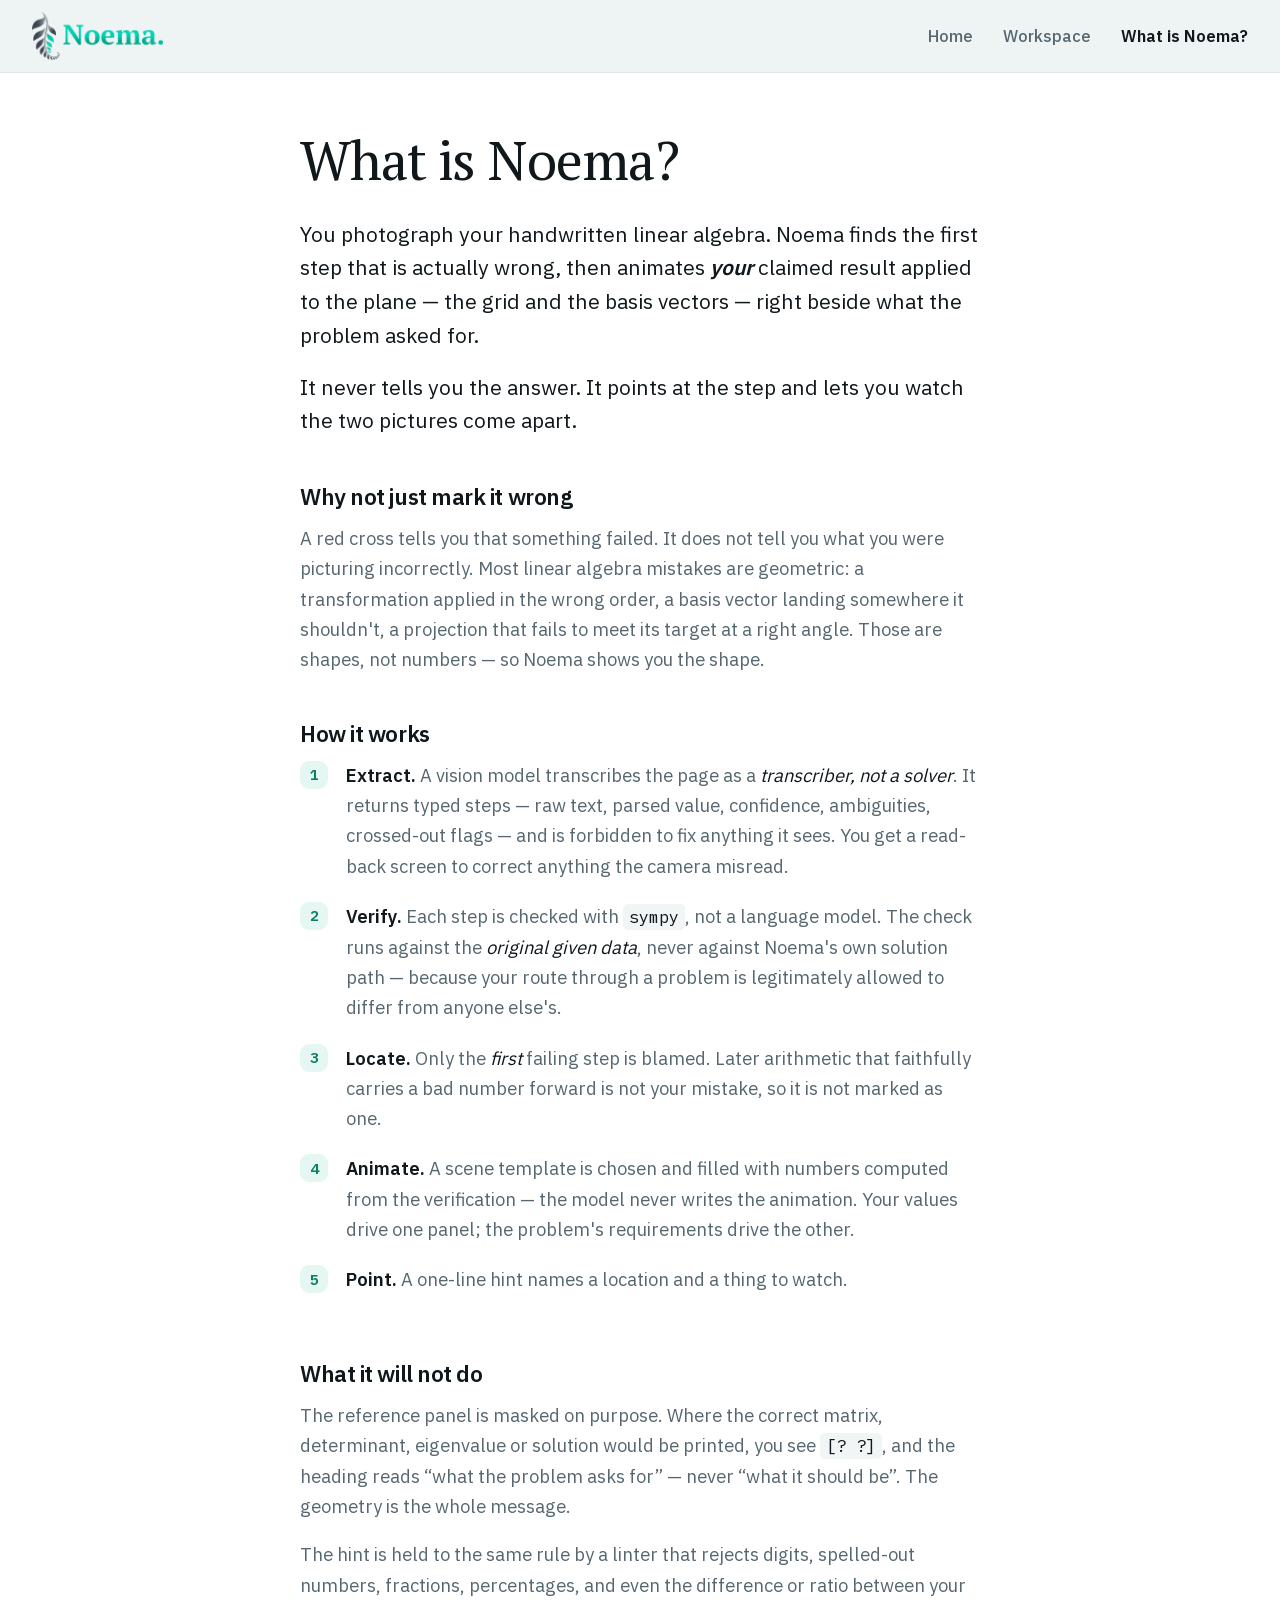
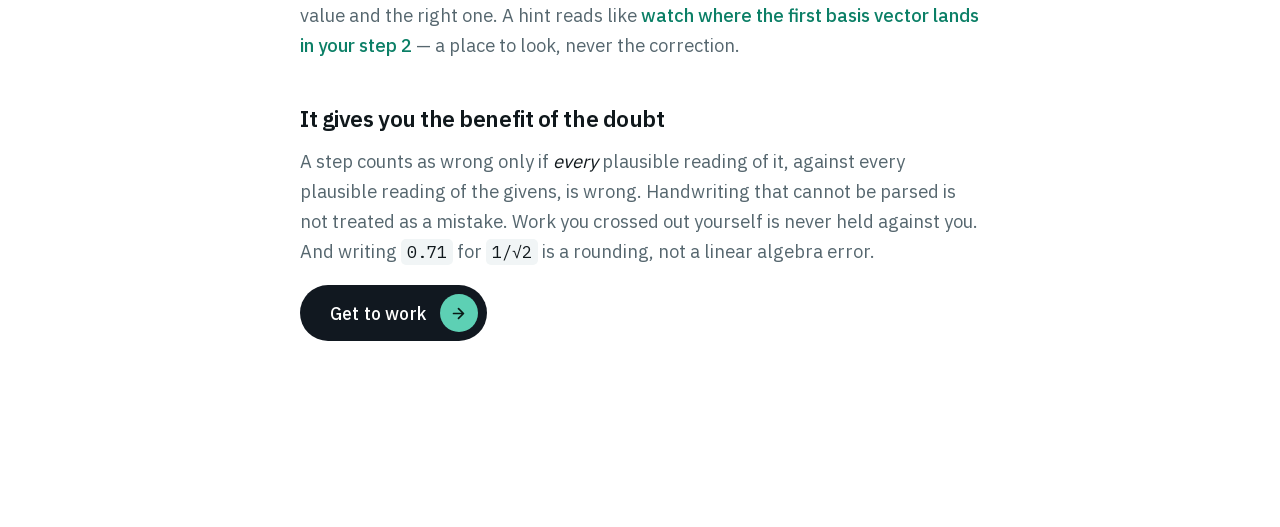
==== frontend/about.html @ 46d12b13 "Move the nav right, add the page behind "What is Noema?" The bar is now plain links in the top-right" ====
<!doctype html>
<html lang="en">
<head>
<meta charset="utf-8">
<meta name="viewport" content="width=device-width, initial-scale=1">
<title>What is Noema?</title>
<link rel="icon" type="image/png" href="favicon.png">
<link rel="stylesheet" href="fonts.css">
<link rel="stylesheet" href="styles.css">
</head>
<body class="about">

<header class="topbar">
  <div class="brand">
    <a href="index.html"><img class="brand-logo" src="logo.png" alt="Noema" width="545" height="200"></a>
  </div>
  <div class="topbar-right">
    <nav class="navbar" aria-label="Main">
      <a href="index.html">Home</a>
      <a href="workspace.html">Workspace</a>
      <a href="about.html" class="is-here" aria-current="page">What is Noema?</a>
    </nav>
  </div>
</header>

<main>
<article class="prose">

  <h1>What is Noema?</h1>

  <p class="prose-lede">
    You photograph your handwritten linear algebra. Noema finds the first step that is
    actually wrong, then animates <em>your</em> claimed result applied to the plane &mdash;
    the grid and the basis vectors &mdash; right beside what the problem asked for.
  </p>

  <p class="prose-lede">
    It never tells you the answer. It points at the step and lets you watch the two
    pictures come apart.
  </p>

  <h2>Why not just mark it wrong</h2>

  <p>
    A red cross tells you that something failed. It does not tell you what you were
    picturing incorrectly. Most linear algebra mistakes are geometric: a transformation
    applied in the wrong order, a basis vector landing somewhere it shouldn't, a
    projection that fails to meet its target at a right angle. Those are shapes, not
    numbers &mdash; so Noema shows you the shape.
  </p>

  <h2>How it works</h2>

  <ol class="steps-list">
    <li>
      <b>Extract.</b> A vision model transcribes the page as a
      <em>transcriber, not a solver</em>. It returns typed steps &mdash; raw text, parsed
      value, confidence, ambiguities, crossed-out flags &mdash; and is forbidden to fix
      anything it sees. You get a read-back screen to correct anything the camera
      misread.
    </li>
    <li>
      <b>Verify.</b> Each step is checked with <code>sympy</code>, not a language model.
      The check runs against the <em>original given data</em>, never against Noema's own
      solution path &mdash; because your route through a problem is legitimately allowed
      to differ from anyone else's.
    </li>
    <li>
      <b>Locate.</b> Only the <em>first</em> failing step is blamed. Later arithmetic
      that faithfully carries a bad number forward is not your mistake, so it is not
      marked as one.
    </li>
    <li>
      <b>Animate.</b> A scene template is chosen and filled with numbers computed from
      the verification &mdash; the model never writes the animation. Your values drive
      one panel; the problem's requirements drive the other.
    </li>
    <li>
      <b>Point.</b> A one-line hint names a location and a thing to watch.
    </li>
  </ol>

  <h2>What it will not do</h2>

  <p>
    The reference panel is masked on purpose. Where the correct matrix, determinant,
    eigenvalue or solution would be printed, you see <code>[? ?]</code>, and the heading
    reads &ldquo;what the problem asks for&rdquo; &mdash; never &ldquo;what it should
    be&rdquo;. The geometry is the whole message.
  </p>

  <p>
    The hint is held to the same rule by a linter that rejects digits, spelled-out
    numbers, fractions, percentages, and even the difference or ratio between your value
    and the right one. A hint reads like
    <span class="quote">watch where the first basis vector lands in your step 2</span>
    &mdash; a place to look, never the correction.
  </p>

  <h2>It gives you the benefit of the doubt</h2>

  <p>
    A step counts as wrong only if <em>every</em> plausible reading of it, against every
    plausible reading of the givens, is wrong. Handwriting that cannot be parsed is not
    treated as a mistake. Work you crossed out yourself is never held against you. And
    writing <code>0.71</code> for <code>1/&radic;2</code> is a rounding, not a linear
    algebra error.
  </p>

  <p class="prose-cta">
    <a class="cta" href="workspace.html">
      Get to work
      <span class="cta-dot" aria-hidden="true">
        <svg viewBox="0 0 24 24"><path d="M5 12h13M12 5l7 7-7 7"/></svg>
      </span>
    </a>
  </p>

</article>
</main>

</body>
</html>
---- frontend/fonts.css ----
/* Self-hosted so the page never depends on venue wifi (see CLAUDE.md:
 * "No build step. No npm. No CDN."). Same families and weights as the
 * Google Fonts request; latin + latin-ext subsets only.
 * PT Serif and IBM Plex are both SIL Open Font License 1.1.
 */

/* IBM Plex Mono 400 — latin-ext */
@font-face {
  font-family: 'IBM Plex Mono';
  font-style: normal;
  font-weight: 400;
  font-display: swap;
  src: url(fonts/IBMPlexMono-400-latin-ext.woff2) format('woff2');
  unicode-range: U+0100-02BA, U+02BD-02C5, U+02C7-02CC, U+02CE-02D7, U+02DD-02FF, U+0304, U+0308, U+0329, U+1D00-1DBF, U+1E00-1E9F, U+1EF2-1EFF, U+2020, U+20A0-20AB, U+20AD-20C0, U+2113, U+2C60-2C7F, U+A720-A7FF;
  font-display: swap;
}

/* IBM Plex Mono 400 — latin */
@font-face {
  font-family: 'IBM Plex Mono';
  font-style: normal;
  font-weight: 400;
  font-display: swap;
  src: url(fonts/IBMPlexMono-400-latin.woff2) format('woff2');
  unicode-range: U+0000-00FF, U+0131, U+0152-0153, U+02BB-02BC, U+02C6, U+02DA, U+02DC, U+0304, U+0308, U+0329, U+2000-206F, U+20AC, U+2122, U+2191, U+2193, U+2212, U+2215, U+FEFF, U+FFFD;
  font-display: swap;
}

/* IBM Plex Mono 500 — latin-ext */
@font-face {
  font-family: 'IBM Plex Mono';
  font-style: normal;
  font-weight: 500;
  font-display: swap;
  src: url(fonts/IBMPlexMono-500-latin-ext.woff2) format('woff2');
  unicode-range: U+0100-02BA, U+02BD-02C5, U+02C7-02CC, U+02CE-02D7, U+02DD-02FF, U+0304, U+0308, U+0329, U+1D00-1DBF, U+1E00-1E9F, U+1EF2-1EFF, U+2020, U+20A0-20AB, U+20AD-20C0, U+2113, U+2C60-2C7F, U+A720-A7FF;
  font-display: swap;
}

/* IBM Plex Mono 500 — latin */
@font-face {
  font-family: 'IBM Plex Mono';
  font-style: normal;
  font-weight: 500;
  font-display: swap;
  src: url(fonts/IBMPlexMono-500-latin.woff2) format('woff2');
  unicode-range: U+0000-00FF, U+0131, U+0152-0153, U+02BB-02BC, U+02C6, U+02DA, U+02DC, U+0304, U+0308, U+0329, U+2000-206F, U+20AC, U+2122, U+2191, U+2193, U+2212, U+2215, U+FEFF, U+FFFD;
  font-display: swap;
}

/* IBM Plex Sans 400 — latin-ext */
@font-face {
  font-family: 'IBM Plex Sans';
  font-style: normal;
  font-weight: 400;
  font-stretch: 100%;
  font-display: swap;
  src: url(fonts/IBMPlexSans-400-latin-ext.woff2) format('woff2');
  unicode-range: U+0100-02BA, U+02BD-02C5, U+02C7-02CC, U+02CE-02D7, U+02DD-02FF, U+0304, U+0308, U+0329, U+1D00-1DBF, U+1E00-1E9F, U+1EF2-1EFF, U+2020, U+20A0-20AB, U+20AD-20C0, U+2113, U+2C60-2C7F, U+A720-A7FF;
  font-display: swap;
}

/* IBM Plex Sans 400 — latin */
@font-face {
  font-family: 'IBM Plex Sans';
  font-style: normal;
  font-weight: 400;
  font-stretch: 100%;
  font-display: swap;
  src: url(fonts/IBMPlexSans-400-latin.woff2) format('woff2');
  unicode-range: U+0000-00FF, U+0131, U+0152-0153, U+02BB-02BC, U+02C6, U+02DA, U+02DC, U+0304, U+0308, U+0329, U+2000-206F, U+20AC, U+2122, U+2191, U+2193, U+2212, U+2215, U+FEFF, U+FFFD;
  font-display: swap;
}

/* IBM Plex Sans 500 — latin-ext */
@font-face {
  font-family: 'IBM Plex Sans';
  font-style: normal;
  font-weight: 500;
  font-stretch: 100%;
  font-display: swap;
  src: url(fonts/IBMPlexSans-500-latin-ext.woff2) format('woff2');
  unicode-range: U+0100-02BA, U+02BD-02C5, U+02C7-02CC, U+02CE-02D7, U+02DD-02FF, U+0304, U+0308, U+0329, U+1D00-1DBF, U+1E00-1E9F, U+1EF2-1EFF, U+2020, U+20A0-20AB, U+20AD-20C0, U+2113, U+2C60-2C7F, U+A720-A7FF;
  font-display: swap;
}

/* IBM Plex Sans 500 — latin */
@font-face {
  font-family: 'IBM Plex Sans';
  font-style: normal;
  font-weight: 500;
  font-stretch: 100%;
  font-display: swap;
  src: url(fonts/IBMPlexSans-500-latin.woff2) format('woff2');
  unicode-range: U+0000-00FF, U+0131, U+0152-0153, U+02BB-02BC, U+02C6, U+02DA, U+02DC, U+0304, U+0308, U+0329, U+2000-206F, U+20AC, U+2122, U+2191, U+2193, U+2212, U+2215, U+FEFF, U+FFFD;
  font-display: swap;
}

/* IBM Plex Sans 600 — latin-ext */
@font-face {
  font-family: 'IBM Plex Sans';
  font-style: normal;
  font-weight: 600;
  font-stretch: 100%;
  font-display: swap;
  src: url(fonts/IBMPlexSans-600-latin-ext.woff2) format('woff2');
  unicode-range: U+0100-02BA, U+02BD-02C5, U+02C7-02CC, U+02CE-02D7, U+02DD-02FF, U+0304, U+0308, U+0329, U+1D00-1DBF, U+1E00-1E9F, U+1EF2-1EFF, U+2020, U+20A0-20AB, U+20AD-20C0, U+2113, U+2C60-2C7F, U+A720-A7FF;
  font-display: swap;
}

/* IBM Plex Sans 600 — latin */
@font-face {
  font-family: 'IBM Plex Sans';
  font-style: normal;
  font-weight: 600;
  font-stretch: 100%;
  font-display: swap;
  src: url(fonts/IBMPlexSans-600-latin.woff2) format('woff2');
  unicode-range: U+0000-00FF, U+0131, U+0152-0153, U+02BB-02BC, U+02C6, U+02DA, U+02DC, U+0304, U+0308, U+0329, U+2000-206F, U+20AC, U+2122, U+2191, U+2193, U+2212, U+2215, U+FEFF, U+FFFD;
  font-display: swap;
}

/* PT Serif 400 italic — latin-ext */
@font-face {
  font-family: 'PT Serif';
  font-style: italic;
  font-weight: 400;
  font-display: swap;
  src: url(fonts/PTSerif-400i-latin-ext.woff2) format('woff2');
  unicode-range: U+0100-02BA, U+02BD-02C5, U+02C7-02CC, U+02CE-02D7, U+02DD-02FF, U+0304, U+0308, U+0329, U+1D00-1DBF, U+1E00-1E9F, U+1EF2-1EFF, U+2020, U+20A0-20AB, U+20AD-20C0, U+2113, U+2C60-2C7F, U+A720-A7FF;
  font-display: swap;
}

/* PT Serif 400 italic — latin */
@font-face {
  font-family: 'PT Serif';
  font-style: italic;
  font-weight: 400;
  font-display: swap;
  src: url(fonts/PTSerif-400i-latin.woff2) format('woff2');
  unicode-range: U+0000-00FF, U+0131, U+0152-0153, U+02BB-02BC, U+02C6, U+02DA, U+02DC, U+0304, U+0308, U+0329, U+2000-206F, U+20AC, U+2122, U+2191, U+2193, U+2212, U+2215, U+FEFF, U+FFFD;
  font-display: swap;
}

/* PT Serif 400 — latin-ext */
@font-face {
  font-family: 'PT Serif';
  font-style: normal;
  font-weight: 400;
  font-display: swap;
  src: url(fonts/PTSerif-400-latin-ext.woff2) format('woff2');
  unicode-range: U+0100-02BA, U+02BD-02C5, U+02C7-02CC, U+02CE-02D7, U+02DD-02FF, U+0304, U+0308, U+0329, U+1D00-1DBF, U+1E00-1E9F, U+1EF2-1EFF, U+2020, U+20A0-20AB, U+20AD-20C0, U+2113, U+2C60-2C7F, U+A720-A7FF;
  font-display: swap;
}

/* PT Serif 400 — latin */
@font-face {
  font-family: 'PT Serif';
  font-style: normal;
  font-weight: 400;
  font-display: swap;
  src: url(fonts/PTSerif-400-latin.woff2) format('woff2');
  unicode-range: U+0000-00FF, U+0131, U+0152-0153, U+02BB-02BC, U+02C6, U+02DA, U+02DC, U+0304, U+0308, U+0329, U+2000-206F, U+20AC, U+2122, U+2191, U+2193, U+2212, U+2215, U+FEFF, U+FFFD;
  font-display: swap;
}

/* PT Serif 700 — latin-ext */
@font-face {
  font-family: 'PT Serif';
  font-style: normal;
  font-weight: 700;
  font-display: swap;
  src: url(fonts/PTSerif-700-latin-ext.woff2) format('woff2');
  unicode-range: U+0100-02BA, U+02BD-02C5, U+02C7-02CC, U+02CE-02D7, U+02DD-02FF, U+0304, U+0308, U+0329, U+1D00-1DBF, U+1E00-1E9F, U+1EF2-1EFF, U+2020, U+20A0-20AB, U+20AD-20C0, U+2113, U+2C60-2C7F, U+A720-A7FF;
  font-display: swap;
}

/* PT Serif 700 — latin */
@font-face {
  font-family: 'PT Serif';
  font-style: normal;
  font-weight: 700;
  font-display: swap;
  src: url(fonts/PTSerif-700-latin.woff2) format('woff2');
  unicode-range: U+0000-00FF, U+0131, U+0152-0153, U+02BB-02BC, U+02C6, U+02DA, U+02DC, U+0304, U+0308, U+0329, U+2000-206F, U+20AC, U+2122, U+2191, U+2193, U+2212, U+2215, U+FEFF, U+FFFD;
  font-display: swap;
}
---- frontend/styles.css ----
/* Noema — dark, high contrast, readable across a room.
 *
 * Palette is deliberately the one backend/scenes/common.py uses, so the page
 * and the animation read as one object:
 *   teal   #5DD0B4  everything the STUDENT claimed, and the hint
 *   white  #E9ECEF  the true object / primary text
 *   slate  #8CA3C0  grid lines, structure, actions
 *   ghost  #6C757D  references, muted text
 * Green and red are reserved for i-hat and j-hat inside the video and are
 * never used as UI chrome — on a projector a green heading and a green basis
 * vector read as "the same thing", which is exactly the wrong association.
 */

:root {
  --bg: #FFFFFF;
  --bg-2: #F6F9FA;
  --panel: #FFFFFF;
  --panel-2: #F1F5F6;
  --line: #DFE7E9;
  --line-soft: #EBF0F1;

  --text: #10181C;
  --muted: #56676F;      /* 5.89:1 on white */
  --dim: #63737B;        /* 4.92:1 on white -- placeholders live here */

  /* --teal is a FILL (1.88:1 on white, never text); --teal-ink is the
     readable accent for type and icons (4.95:1). */
  --teal: #5DD0B4;
  --teal-ink: #0B7F66;
  --teal-soft: rgba(93, 208, 180, 0.16);
  --teal-line: rgba(11, 127, 102, 0.34);

  --slate: #4E6A78;      /* 5.74:1 on white */
  --slate-deep: #33505F;
  --slate-soft: rgba(78, 106, 120, 0.09);

  --violet: #C2255C;

  --ink: #111820;        /* the dark pill button */

  --radius: 14px;
  --radius-lg: 20px;
  --shadow: 0 16px 44px rgba(16, 24, 28, 0.10);

  --font-display: "PT Serif", Georgia, "Times New Roman", Times, serif;
  --font-body: "IBM Plex Sans", -apple-system, BlinkMacSystemFont, "Segoe UI", Roboto, "Helvetica Neue", Arial, sans-serif;
  --font-mono: "IBM Plex Mono", "SF Mono", ui-monospace, Menlo, Consolas, "Liberation Mono", monospace;
}

* { box-sizing: border-box; }

/* Several things here are display:flex/grid, which beats the UA's [hidden]
 * rule. Everything in this app hides by setting .hidden, so make it stick. */
[hidden] { display: none !important; }

html, body {
  margin: 0;
  padding: 0;
  background: var(--bg);
  color: var(--text);
  font-family: var(--font-body);
  font-size: 17px;
  line-height: 1.6;
  -webkit-font-smoothing: antialiased;
}

body {
  min-height: 100vh;
  background: var(--bg);
}

button, input, textarea { font-family: inherit; font-size: inherit; color: inherit; }
h1, h2, h3 { margin: 0; line-height: 1.12; letter-spacing: -0.02em; }

/* ── top bar ─────────────────────────────────────────────────────────── */
.topbar {
  position: relative;
  display: flex; align-items: center; justify-content: space-between;
  padding: 12px 32px;
  border-bottom: 1px solid var(--line);
  position: sticky; top: 0; z-index: 40;
  /* A shade off the page so the bar reads as chrome, not as the top of the
     content. Opaque rather than translucent: over the hero bloom a
     semi-transparent bar picked up the gradient and stopped looking level. */
  background: #EEF3F4;
}
.brand { display: flex; align-items: center; }
.brand a { display: block; line-height: 0; }
.brand-logo { height: 48px; width: auto; display: block; }
.topbar-right { display: flex; align-items: center; gap: 14px; }

.pill {
  font-size: 0.82rem; font-weight: 600; letter-spacing: 0.04em; text-transform: uppercase;
  padding: 5px 12px; border-radius: 999px;
  background: var(--slate-soft); color: var(--slate); border: 1px solid rgba(140, 163, 192, 0.3);
}
.pill.warn { background: var(--teal-soft); color: var(--teal-ink); border-color: var(--teal-line); }
/* The mode badge is hidden by request. app.js still fills it in, so nothing
   there needs to change and re-enabling it is a one-line delete. */
#health-pill { display: none; }


/* ── nav ─────────────────────────────────────────────────────────────── */
/* Top right, plain text. No container, no pill on the current page -- weight
   and colour carry that. Every item goes somewhere that exists. */
.navbar { display: flex; align-items: center; gap: 30px; }
.navbar a {
  color: var(--muted); text-decoration: none;
  font-size: 0.97rem; font-weight: 500; white-space: nowrap;
  transition: color 0.15s ease;
}
.navbar a:hover { color: var(--text); }
.navbar a.is-here { color: var(--text); font-weight: 600; }
.navbar a:focus-visible { outline: 3px solid var(--teal); outline-offset: 4px; border-radius: 4px; }

@media (max-width: 720px) {
  .topbar { flex-wrap: wrap; justify-content: center; gap: 10px 0; }
  .topbar-right { width: 100%; justify-content: center; }
  .navbar { gap: 20px; }
  .navbar a { font-size: 0.9rem; }
}

/* ── stages ──────────────────────────────────────────────────────────── */
main { max-width: 1420px; margin: 0 auto; padding: 0 32px 72px; }
.stage { display: none; animation: rise 0.38s cubic-bezier(0.2, 0.7, 0.3, 1); }
body[data-stage="input"]    .stage[data-stage="input"],
body[data-stage="working"]  .stage[data-stage="working"],
body[data-stage="readback"] .stage[data-stage="readback"],
body[data-stage="result"]   .stage[data-stage="result"] { display: block; }
.stage-center { display: none; }
body[data-stage="working"] .stage-center { display: flex; align-items: center; justify-content: center; min-height: 68vh; }

@keyframes rise { from { opacity: 0; transform: translateY(14px); } to { opacity: 1; transform: none; } }

/* ── hero ────────────────────────────────────────────────────────────── */
.hero {
  position: relative; z-index: 0;
  padding: 104px 0 78px; max-width: 980px; margin: 0 auto; text-align: center;
}

/* The soft bloom behind the headline. Tinted to the brand rather than the
   reference's rainbow, so it reads as Noema and not as a stock gradient. */
.hero-bloom {
  position: absolute; left: 50%; top: 46%; translate: -50% -50%; z-index: 0;
  width: min(820px, 92vw); aspect-ratio: 1.4 / 1;
  pointer-events: none; filter: blur(52px); opacity: 0.78;
  background:
    radial-gradient(38% 46% at 40% 36%, rgba(93, 208, 180, 0.62), transparent 70%),
    radial-gradient(34% 40% at 64% 30%, rgba(186, 228, 160, 0.52), transparent 72%),
    radial-gradient(40% 44% at 56% 68%, rgba(116, 206, 220, 0.48), transparent 72%),
    radial-gradient(30% 36% at 34% 64%, rgba(222, 238, 190, 0.46), transparent 74%);
}
.hero > :not(.hero-bloom) { position: relative; z-index: 1; }

.hero h1 {
  font-family: var(--font-display); font-weight: 400;
  font-size: clamp(2.75rem, 6vw, 4.5rem);
  letter-spacing: -0.02em; line-height: 1.05;
}
.hero h1 em { font-style: normal; color: var(--teal-ink); }

.lede {
  font-size: clamp(1.05rem, 1.35vw, 1.24rem); line-height: 1.6;
  color: var(--muted); max-width: 46ch; margin: 22px auto 0;
}
.lede strong { color: var(--text); font-weight: 600; }

.cta {
  display: inline-flex; align-items: center; gap: 14px;
  text-decoration: none;
  margin-top: 38px; padding: 9px 9px 9px 30px;
  background: var(--ink); color: #fff; border-radius: 999px;
  font-weight: 500; font-size: 1.04rem; letter-spacing: 0.01em;
  cursor: pointer; user-select: none;
  transition: transform 0.14s ease, background 0.16s ease, box-shadow 0.16s ease;
}
.cta:hover { background: #000; transform: translateY(-1px); box-shadow: 0 10px 26px rgba(16, 24, 28, 0.18); }
.cta:focus-visible { outline: 3px solid var(--teal); outline-offset: 3px; }
.cta-dot { width: 38px; height: 38px; border-radius: 50%; background: var(--teal); display: grid; place-items: center; flex: none; }
.cta-dot svg { width: 17px; height: 17px; fill: none; stroke: #0A1A16; stroke-width: 2.4; stroke-linecap: round; stroke-linejoin: round; }

/* The landing page is only the hero now -- the upload lives on workspace.html
   -- so centre it instead of letting it hang off the top. Scoped to .landing
   so classic.html, which shares this sheet, keeps its top-aligned layout. */
/* Body is the column, main takes the slack: the hero then centres in whatever
   is left under the bar, without hard-coding the bar's height (which changes
   when the nav wraps under 720px). Padding has to stay symmetric or the
   optical centre drifts down. */
.landing { display: flex; flex-direction: column; min-height: 100vh; }
.landing main { flex: 1; display: grid; place-items: center; padding: 24px 32px; }
.landing .hero { padding: 0; }
/* No subhead on the landing any more, so the button needs its own air. */
.landing .hero h1 + .cta { margin-top: 46px; }

/* ── cards ───────────────────────────────────────────────────────────── */
.input-grid { display: grid; grid-template-columns: 1fr 1fr; gap: 26px; align-items: start; }
@media (max-width: 1040px) { .input-grid { grid-template-columns: 1fr; } }

.card {
  background: linear-gradient(180deg, var(--panel) 0%, var(--bg-2) 100%);
  border: 1px solid var(--line);
  border-radius: var(--radius-lg);
  padding: 26px 28px 28px;
}
.card-head { display: flex; align-items: center; justify-content: space-between; gap: 16px; margin-bottom: 18px; }
.card-head h2, .card-head h3 { font-size: 1.32rem; font-weight: 600; display: flex; align-items: center; gap: 12px; }
.card-head h3 { font-size: 1.16rem; }
.num {
  display: grid; place-items: center; width: 30px; height: 30px; border-radius: 9px;
  background: var(--slate-soft); color: var(--slate);
  font-size: 0.96rem; font-weight: 500; border: 1px solid var(--line);
}
.count { color: var(--dim); font-size: 0.95rem; }

textarea {
  width: 100%; background: var(--bg-2); border: 1px solid var(--line);
  border-radius: var(--radius); padding: 16px 18px; resize: vertical;
  font-family: var(--font-mono);
  font-size: 1.06rem; line-height: 1.6; color: var(--text);
}
textarea::placeholder { color: var(--dim); }
textarea:focus, .dropzone:focus-visible { outline: none; border-color: var(--slate); box-shadow: 0 0 0 3px var(--slate-soft); }

/* ── buttons ─────────────────────────────────────────────────────────── */
.primary-btn {
  width: 100%; margin-top: 20px; padding: 17px 26px;
  background: var(--teal); color: #032018; border: none;
  border-radius: var(--radius); font-size: 1.18rem; font-weight: 500;
  cursor: pointer; transition: transform 0.12s ease, filter 0.15s ease;
  letter-spacing: -0.01em;
}
.primary-btn:hover:not(:disabled) { filter: brightness(1.08); transform: translateY(-1px); }
.primary-btn:disabled { background: var(--panel-2); color: #97A4AA; cursor: not-allowed; }

.ghost-btn {
  padding: 11px 19px; background: transparent; color: var(--text);
  border: 1px solid var(--line); border-radius: 11px; cursor: pointer;
  font-size: 1rem; font-weight: 500; display: inline-flex; align-items: center; gap: 9px;
  transition: border-color 0.15s ease, background 0.15s ease;
}
.ghost-btn:hover { border-color: var(--slate); background: var(--slate-soft); }
.btn-icon { width: 17px; height: 17px; fill: none; stroke: currentColor; stroke-width: 2; stroke-linecap: round; stroke-linejoin: round; }

.mic-btn {
  padding: 10px 17px; background: var(--panel-2); border: 1px solid var(--line);
  border-radius: 999px; cursor: pointer; display: inline-flex; align-items: center; gap: 9px;
  font-size: 0.98rem; font-weight: 500; transition: all 0.15s ease; white-space: nowrap;
}
.mic-btn:hover:not(:disabled) { border-color: var(--teal); color: var(--teal-ink); }
.mic-btn:disabled { opacity: 0.4; cursor: not-allowed; }
.mic-btn.listening { border-color: var(--teal); color: var(--teal-ink); background: var(--teal-soft); animation: pulse 1.5s ease-in-out infinite; }
@keyframes pulse { 0%, 100% { box-shadow: 0 0 0 0 rgba(93, 208, 180, 0.4); } 50% { box-shadow: 0 0 0 9px rgba(93, 208, 180, 0); } }
.mic-icon { width: 17px; height: 17px; fill: currentColor; stroke: currentColor; stroke-width: 1.6; stroke-linecap: round; fill: none; }
.mic-icon rect { fill: currentColor; stroke: none; }
.mic-status { margin-top: 11px; min-height: 22px; font-size: 0.97rem; color: var(--dim); }
.mic-status.live { color: var(--teal-ink); }

/* ── dropzone ────────────────────────────────────────────────────────── */
.dropzone {
  border: 2px dashed var(--line); border-radius: var(--radius);
  padding: 44px 24px; text-align: center; cursor: pointer;
  transition: all 0.18s ease; background: var(--bg-2);
}
.dropzone:hover, .dropzone.over { border-color: var(--teal); background: var(--teal-soft); }
.dropzone.over { transform: scale(1.012); }
.drop-icon { width: 46px; height: 46px; fill: none; stroke: var(--slate); stroke-width: 2; stroke-linecap: round; stroke-linejoin: round; margin-bottom: 14px; }
.dropzone.over .drop-icon { stroke: var(--teal); }
.drop-title { margin: 0; font-size: 1.28rem; font-weight: 600; }
.drop-sub { margin: 9px 0 0; color: var(--muted); font-size: 1.02rem; }
.link { color: var(--slate); text-decoration: underline; text-underline-offset: 3px; }
kbd {
  font-family: var(--font-mono); font-size: 0.84em; padding: 2px 7px;
  border: 1px solid var(--line); border-bottom-width: 2px; border-radius: 6px; background: var(--panel-2);
}

.thumbs { display: flex; gap: 13px; flex-wrap: wrap; margin-top: 18px; }
.thumb { position: relative; width: 104px; height: 104px; border-radius: 11px; overflow: hidden; border: 1px solid var(--line); background: var(--bg-2); }
.thumb img { width: 100%; height: 100%; object-fit: cover; }
.thumb button {
  position: absolute; top: 5px; right: 5px; width: 24px; height: 24px; border-radius: 50%;
  background: rgba(0, 0, 0, 0.78); color: #fff; border: 1px solid var(--line);
  cursor: pointer; font-size: 15px; line-height: 1; display: grid; place-items: center; padding: 0;
}
.thumb button:hover { background: var(--teal); color: #032018; }

/* ── samples ─────────────────────────────────────────────────────────── */
.samples { margin-top: 38px; padding-top: 30px; border-top: 1px solid var(--line-soft); }
.samples-head { display: flex; align-items: center; gap: 18px; flex-wrap: wrap; margin-bottom: 16px; }
.samples-label { color: var(--muted); font-size: 1.04rem; }
.sample-chips { display: flex; gap: 11px; flex-wrap: wrap; }
.chip {
  padding: 11px 18px; background: var(--panel); border: 1px solid var(--line);
  border-radius: 999px; cursor: pointer; font-size: 0.99rem; color: var(--muted);
  transition: all 0.15s ease; text-align: left;
}
.chip:hover { border-color: var(--teal); color: var(--teal-ink); background: var(--teal-soft); }
.chip b { color: var(--text); font-weight: 600; }
.chip:hover b { color: var(--teal-ink); }

/* ── working ─────────────────────────────────────────────────────────── */
.working { text-align: center; max-width: 680px; }
.working h2 { font-size: clamp(1.9rem, 3.4vw, 2.7rem); font-weight: 600; margin-bottom: 14px; }
.work-sub { color: var(--muted); font-size: 1.16rem; margin: 0 0 34px; }

.spinner { display: flex; gap: 9px; justify-content: center; margin-bottom: 28px; }
.spinner span { width: 13px; height: 13px; border-radius: 50%; background: var(--teal); animation: bounce 1.25s ease-in-out infinite; }
.spinner span:nth-child(2) { background: var(--slate); animation-delay: 0.16s; }
.spinner span:nth-child(3) { background: var(--text); animation-delay: 0.32s; }
@keyframes bounce { 0%, 75%, 100% { transform: translateY(0); opacity: 0.45; } 35% { transform: translateY(-13px); opacity: 1; } }

.phases { list-style: none; padding: 0; margin: 0 auto; max-width: 440px; text-align: left; }
.phases li {
  display: flex; align-items: center; gap: 14px; padding: 11px 0;
  color: var(--dim); font-size: 1.08rem; transition: color 0.3s ease;
}
.phases li .dot { width: 11px; height: 11px; border-radius: 50%; background: var(--line); flex: none; transition: all 0.3s ease; }
.phases li.active { color: var(--text); }
.phases li.active .dot { background: var(--teal); box-shadow: 0 0 0 5px var(--teal-soft); }
.phases li.done { color: var(--muted); }
.phases li.done .dot { background: var(--slate); }
.elapsed { color: var(--dim); font-size: 0.98rem; margin-top: 26px; font-variant-numeric: tabular-nums; }

/* ── read-back ───────────────────────────────────────────────────────── */
.section-head { padding: 46px 0 30px; }
.section-head h2 { font-size: clamp(1.9rem, 3.6vw, 2.9rem); font-weight: 600; }
.section-head .sub { color: var(--muted); font-size: 1.14rem; margin: 14px 0 0; }
.section-head .sub strong { color: var(--teal-ink); font-weight: 600; }

.readback-grid { display: grid; grid-template-columns: 340px 1fr; gap: 28px; align-items: start; }
@media (max-width: 1100px) { .readback-grid { grid-template-columns: 1fr; } }
.photo-frame { border: 1px solid var(--line); border-radius: var(--radius-lg); overflow: hidden; background: var(--bg-2); position: sticky; top: 92px; }
.photo-frame img { width: 100%; display: block; }
.read-col { display: flex; flex-direction: column; gap: 22px; }

.problem-statement { font-size: 1.24rem; margin: 0 0 18px; color: var(--text); }
.problem-statement .flag { margin-left: 12px; vertical-align: middle; }
.givens { display: flex; gap: 26px; flex-wrap: wrap; align-items: center; }
.given { display: flex; align-items: center; gap: 11px; }
.given-symbol { font-size: 1.3rem; font-weight: 600; color: var(--slate); font-family: var(--font-mono); }

/* ── steps ───────────────────────────────────────────────────────────── */
.steps { list-style: none; padding: 0; margin: 0; display: flex; flex-direction: column; gap: 12px; }
.step {
  display: grid; grid-template-columns: 46px 1fr; gap: 16px; align-items: start;
  padding: 16px 18px; border-radius: var(--radius);
  border: 1px solid var(--line-soft); background: var(--bg-2);
  transition: border-color 0.2s ease, background 0.2s ease;
}
.step:hover { border-color: var(--line); }
.step-label {
  font-family: var(--font-mono); font-size: 1.04rem; color: var(--dim);
  padding-top: 6px; font-weight: 500;
}
.step-body { min-width: 0; display: flex; flex-direction: column; gap: 10px; }
.step-raw {
  font-family: var(--font-mono); font-size: 1.1rem; color: var(--muted);
  background: none; border: 1px solid transparent; border-radius: 8px;
  padding: 4px 8px; margin: -4px -8px; width: 100%;
  transition: all 0.15s ease;
}
.step-raw:hover { border-color: var(--line); }
.step-raw:focus { outline: none; border-color: var(--slate); background: var(--bg); color: var(--text); }
.step-flags { display: flex; gap: 9px; flex-wrap: wrap; }
.flag {
  font-size: 0.82rem; padding: 3px 10px; border-radius: 999px;
  background: var(--panel-2); color: var(--muted); border: 1px solid var(--line-soft);
  letter-spacing: 0.02em;
}
.flag.review { background: var(--teal-soft); color: var(--teal-ink); border-color: var(--teal-line); }
.flag.crossed { text-decoration: line-through; }

/* the located step — highlighted, never labelled with what is wrong */
.step.located {
  border-color: var(--teal); background: var(--teal-soft);
  box-shadow: 0 0 0 1px var(--teal-line), 0 12px 36px rgba(93, 208, 180, 0.1);
}
.step.located .step-label { color: var(--teal-ink); }
.step.located .step-raw { color: var(--text); }
.look-here {
  display: inline-flex; align-items: center; gap: 8px;
  font-size: 0.86rem; font-weight: 700; letter-spacing: 0.1em; text-transform: uppercase;
  color: var(--teal-ink);
}
.look-here::before {
  content: ""; width: 9px; height: 9px; border-radius: 50%; background: var(--teal);
  animation: blip 1.7s ease-in-out infinite;
}
@keyframes blip { 0%, 100% { opacity: 1; transform: scale(1); } 50% { opacity: 0.45; transform: scale(0.72); } }

/* ── matrices, drawn with CSS brackets (the video has no LaTeX either) ─ */
.mobj { display: inline-flex; align-items: stretch; gap: 7px; vertical-align: middle; }
.bracket { width: 9px; border: 2px solid var(--dim); }
.bracket.left { border-right: none; border-radius: 3px 0 0 3px; }
.bracket.right { border-left: none; border-radius: 0 3px 3px 0; }
.mobj-grid { display: grid; gap: 4px 14px; padding: 5px 2px; }
.cell {
  font-family: var(--font-mono); font-size: 1.2rem; text-align: center;
  min-width: 2.3ch; color: var(--text);
  background: none; border: 1px solid transparent; border-radius: 6px;
  padding: 2px 5px; transition: all 0.14s ease;
}
input.cell { cursor: text; }
input.cell:hover { border-color: var(--line); background: var(--panel); }
input.cell:focus { outline: none; border-color: var(--teal); background: var(--teal-soft); color: var(--teal-ink); }
input.cell.edited { color: var(--teal-ink); border-color: var(--teal-line); background: var(--teal-soft); }
input.cell.invalid { border-color: var(--violet); background: rgba(255, 143, 163, 0.14); color: var(--violet); }
.cell.sep { color: var(--dim); min-width: 0; padding: 2px 0; }
.mobj-note { align-self: center; margin-left: 12px; color: var(--dim); font-size: 0.92rem; }
.mobj-scalar { font-family: var(--font-mono); font-size: 1.2rem; }
.mobj-text { font-size: 1.08rem; color: var(--muted); font-style: italic; }

/* ── warnings ────────────────────────────────────────────────────────── */
.warnings { display: flex; flex-direction: column; gap: 9px; }
.warn-row {
  padding: 13px 17px; border-radius: 11px; font-size: 1rem;
  background: var(--teal-soft); border: 1px solid var(--teal-line); color: var(--teal-ink);
}
/* Showing one student another student's work is the worst thing this app can
   do quietly, so this one is not allowed to look like a footnote. */
.warn-loud {
  font-size: 1.12rem; line-height: 1.45;
  background: rgba(220, 68, 68, .09);
  border: 2px solid rgba(200, 50, 50, .55);
  color: #98222C;
}
.warn-loud strong { color: #6E0F18; }

/* ── action bar ──────────────────────────────────────────────────────── */
.action-bar {
  display: flex; align-items: center; justify-content: space-between; gap: 18px;
  margin-top: 30px; padding: 22px 0 8px; border-top: 1px solid var(--line-soft);
}
.action-right { display: flex; align-items: center; gap: 18px; }
.action-bar .primary-btn { width: auto; margin: 0; }
.dirty-note { color: var(--teal-ink); font-size: 1rem; font-weight: 500; }

/* ── result ──────────────────────────────────────────────────────────── */
.result-grid { display: grid; grid-template-columns: minmax(0, 1fr) 380px; gap: 32px; padding-top: 34px; align-items: start; }
@media (max-width: 1180px) { .result-grid { grid-template-columns: 1fr; } }

.video-frame {
  position: relative; border-radius: var(--radius-lg); overflow: hidden;
  background: #000; border: 1px solid var(--line); box-shadow: var(--shadow);
  aspect-ratio: 16 / 9; width: 100%;
}
.video-frame video { width: 100%; height: 100%; display: block; object-fit: contain; background: #000; }

.video-overlay, .video-fallback {
  position: absolute; inset: 0; display: flex; flex-direction: column;
  align-items: center; justify-content: center; text-align: center; padding: 30px;
  background: rgba(7, 10, 18, 0.95);
}
.video-overlay[hidden], .video-fallback[hidden] { display: none; }
.overlay-title { font-size: 1.5rem; font-weight: 600; margin: 0 0 11px; }
.overlay-sub { color: var(--muted); font-size: 1.06rem; margin: 0; max-width: 460px; }

.hint-card {
  margin-top: 24px; padding: 26px 30px;
  background: linear-gradient(135deg, rgba(93, 208, 180, 0.15), rgba(93, 208, 180, 0.05));
  border: 1px solid var(--teal-line); border-left: 5px solid var(--teal);
  border-radius: var(--radius);
}
.hint-eyebrow {
  font-size: 0.84rem; font-weight: 700; letter-spacing: 0.15em; text-transform: uppercase;
  color: var(--teal-ink); margin-bottom: 11px;
}
.hint { font-size: clamp(1.3rem, 2.1vw, 1.75rem); line-height: 1.38; margin: 0; font-weight: 500; color: var(--text); }

.video-controls { display: flex; gap: 13px; margin-top: 22px; flex-wrap: wrap; }

.rail { background: var(--panel); border: 1px solid var(--line); border-radius: var(--radius-lg); padding: 24px; }
.rail h3 { font-size: 1.1rem; font-weight: 600; margin-bottom: 18px; color: var(--muted); letter-spacing: 0.02em; }
.steps-rail .step { padding: 13px 15px; grid-template-columns: 38px 1fr; }
.steps-rail .step-raw { font-size: 1rem; }
.rail-foot { margin-top: 20px; padding-top: 18px; border-top: 1px solid var(--line-soft); color: var(--dim); font-size: 0.95rem; }
.rail-foot b { color: var(--muted); font-weight: 600; }

/* the "nothing is wrong" ending */
.all-clear { text-align: center; padding: 58px 30px; }
.all-clear h2 { font-size: 2.2rem; margin-bottom: 14px; }
.all-clear p { color: var(--muted); font-size: 1.16rem; max-width: 540px; margin: 0 auto; }

/* ── toast ───────────────────────────────────────────────────────────── */
.toast {
  position: fixed; bottom: 30px; left: 50%; transform: translateX(-50%);
  padding: 15px 26px; border-radius: 12px; z-index: 100; max-width: 620px;
  background: var(--panel-2); border: 1px solid var(--teal-line); color: var(--text);
  font-size: 1.04rem; box-shadow: var(--shadow); animation: rise 0.28s ease;
}
.toast[hidden] { display: none; }

@media (prefers-reduced-motion: reduce) {
  *, *::before, *::after { animation-duration: 0.01ms !important; transition-duration: 0.01ms !important; }
}

/* ── about ───────────────────────────────────────────────────────────── */
.prose { max-width: 68ch; margin: 0 auto; padding: 58px 0 96px; }
.prose h1 {
  font-family: var(--font-display); font-weight: 400;
  font-size: clamp(2.2rem, 4.4vw, 3.2rem); letter-spacing: -0.02em; line-height: 1.08;
  margin-bottom: 28px;
}
.prose h2 { font-size: 1.32rem; font-weight: 600; margin: 46px 0 14px; }
.prose p { font-size: 1.08rem; line-height: 1.65; color: var(--muted); margin: 0 0 18px; }
.prose-lede { font-size: 1.24rem !important; line-height: 1.6 !important; color: var(--text) !important; }
.prose-lede em { font-style: normal; color: var(--teal-ink); font-weight: 600; }
.prose em { font-style: italic; color: var(--text); }
.prose b { color: var(--text); font-weight: 600; }
.prose code {
  font-family: var(--font-mono); font-size: 0.92em;
  background: var(--panel-2); border-radius: 5px; padding: 2px 6px; color: var(--text);
}
.quote { color: var(--teal-ink); font-weight: 500; }

.steps-list { counter-reset: s; list-style: none; padding: 0; margin: 0; }
.steps-list li {
  position: relative; padding: 0 0 20px 46px; margin: 0;
  font-size: 1.08rem; line-height: 1.65; color: var(--muted);
}
.steps-list li::before {
  counter-increment: s; content: counter(s);
  position: absolute; left: 0; top: 1px;
  width: 28px; height: 28px; border-radius: 9px;
  display: grid; place-items: center;
  background: var(--teal-soft); color: var(--teal-ink);
  font-size: 0.9rem; font-weight: 600;
}
.prose-cta { margin-top: 44px; }
.prose-cta .cta { margin-top: 0; }
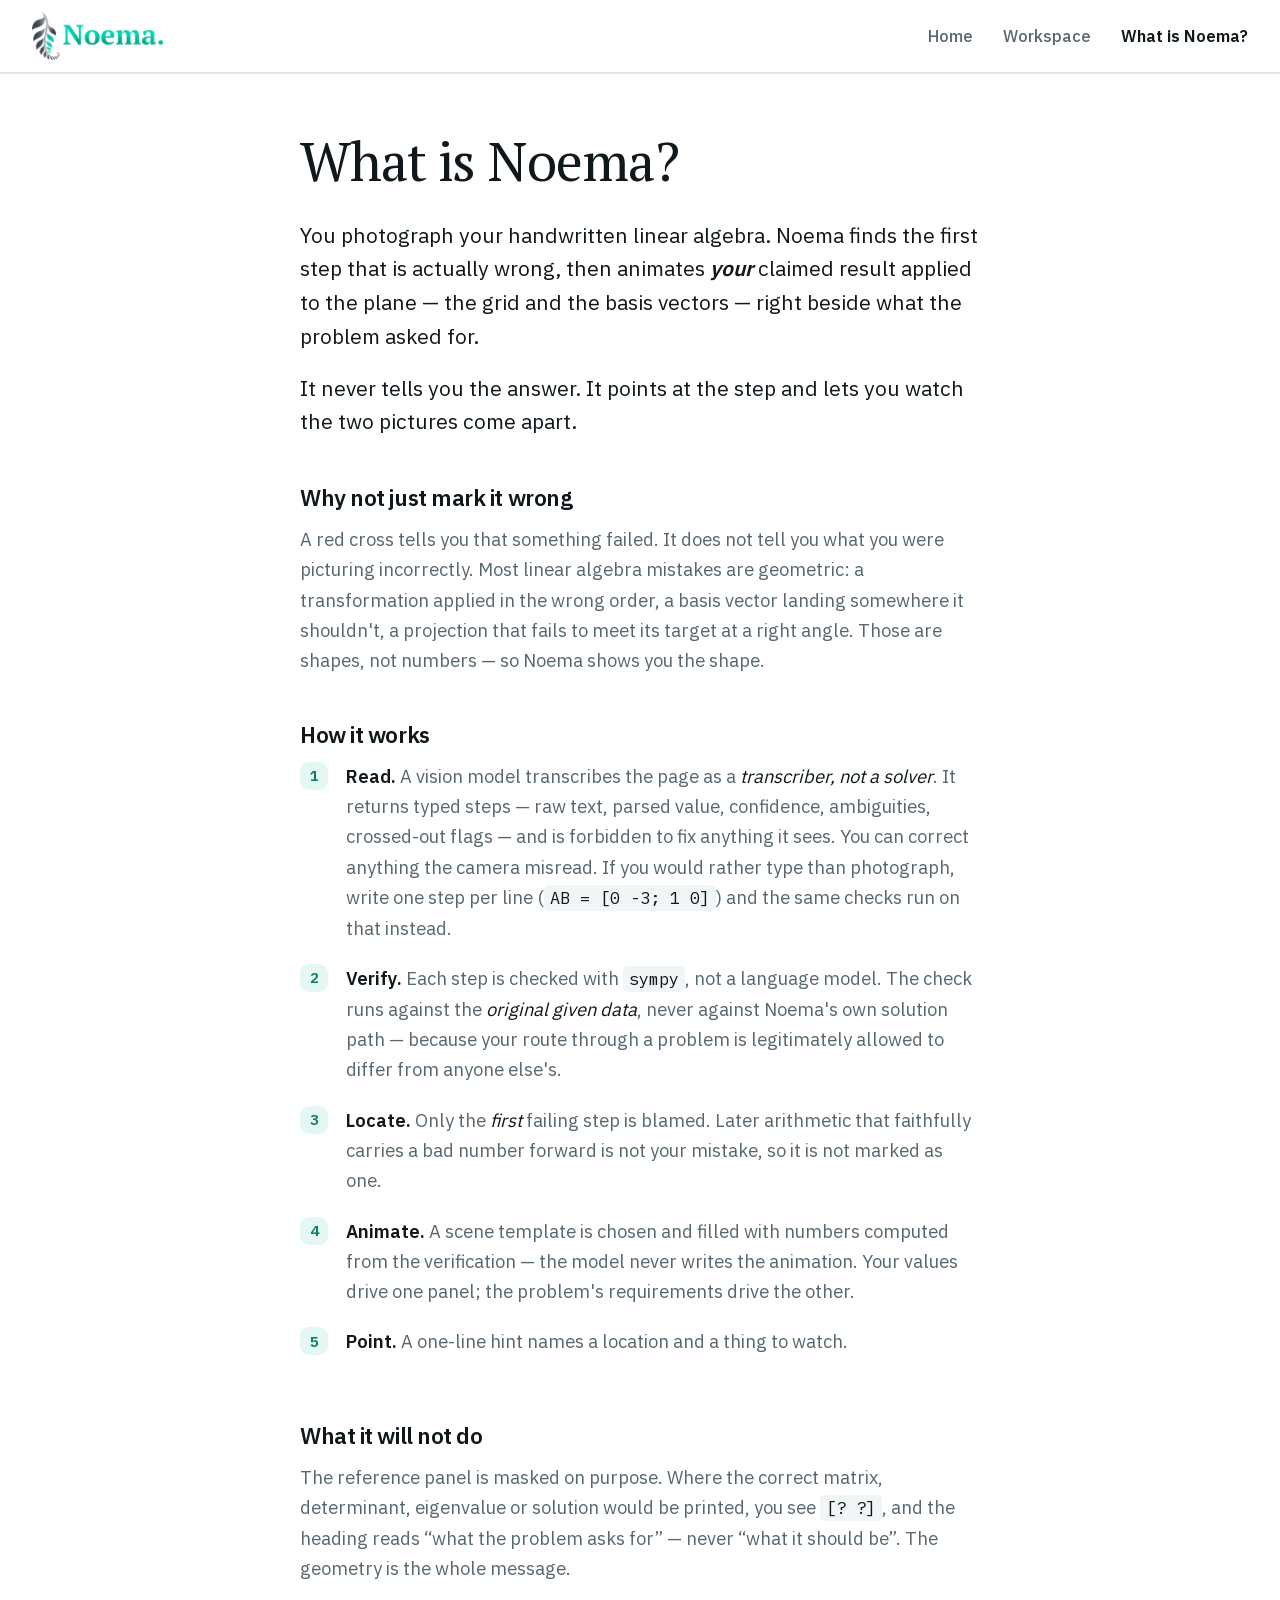
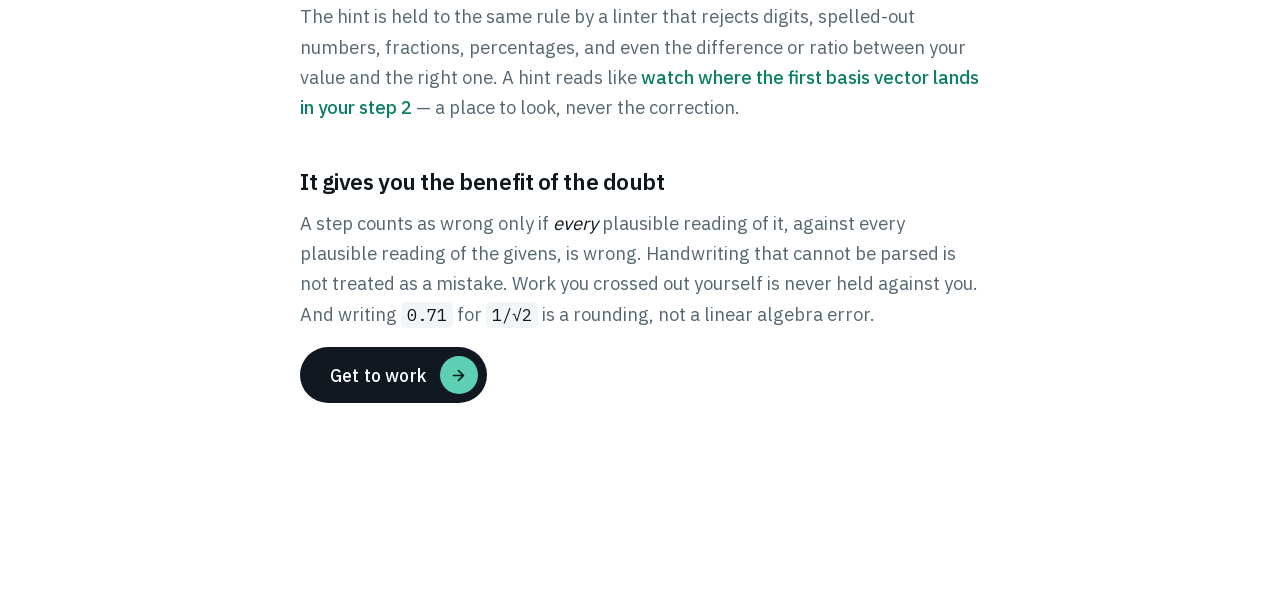
==== commit a374ecb3: "Analyse typed working, with no backend change It turns out this was never blocked. /api/analyze alre" ====
--- a/frontend/about.html
+++ b/frontend/about.html
@@ -53,11 +53,12 @@
 
   <ol class="steps-list">
     <li>
-      <b>Extract.</b> A vision model transcribes the page as a
+      <b>Read.</b> A vision model transcribes the page as a
       <em>transcriber, not a solver</em>. It returns typed steps &mdash; raw text, parsed
       value, confidence, ambiguities, crossed-out flags &mdash; and is forbidden to fix
-      anything it sees. You get a read-back screen to correct anything the camera
-      misread.
+      anything it sees. You can correct anything the camera misread. If you would rather
+      type than photograph, write one step per line
+      (<code>AB = [0 -3; 1 0]</code>) and the same checks run on that instead.
     </li>
     <li>
       <b>Verify.</b> Each step is checked with <code>sympy</code>, not a language model.
--- a/frontend/styles.css
+++ b/frontend/styles.css
@@ -77,12 +77,11 @@
   position: relative;
   display: flex; align-items: center; justify-content: space-between;
   padding: 12px 32px;
-  border-bottom: 1px solid var(--line);
+  /* The rule alone separates the bar from the page -- no tint. */
+  border-bottom: 2px solid var(--line);
   position: sticky; top: 0; z-index: 40;
-  /* A shade off the page so the bar reads as chrome, not as the top of the
-     content. Opaque rather than translucent: over the hero bloom a
-     semi-transparent bar picked up the gradient and stopped looking level. */
-  background: #EEF3F4;
+  background: rgba(255, 255, 255, 0.88);
+  backdrop-filter: blur(10px);
 }
 .brand { display: flex; align-items: center; }
 .brand a { display: block; line-height: 0; }
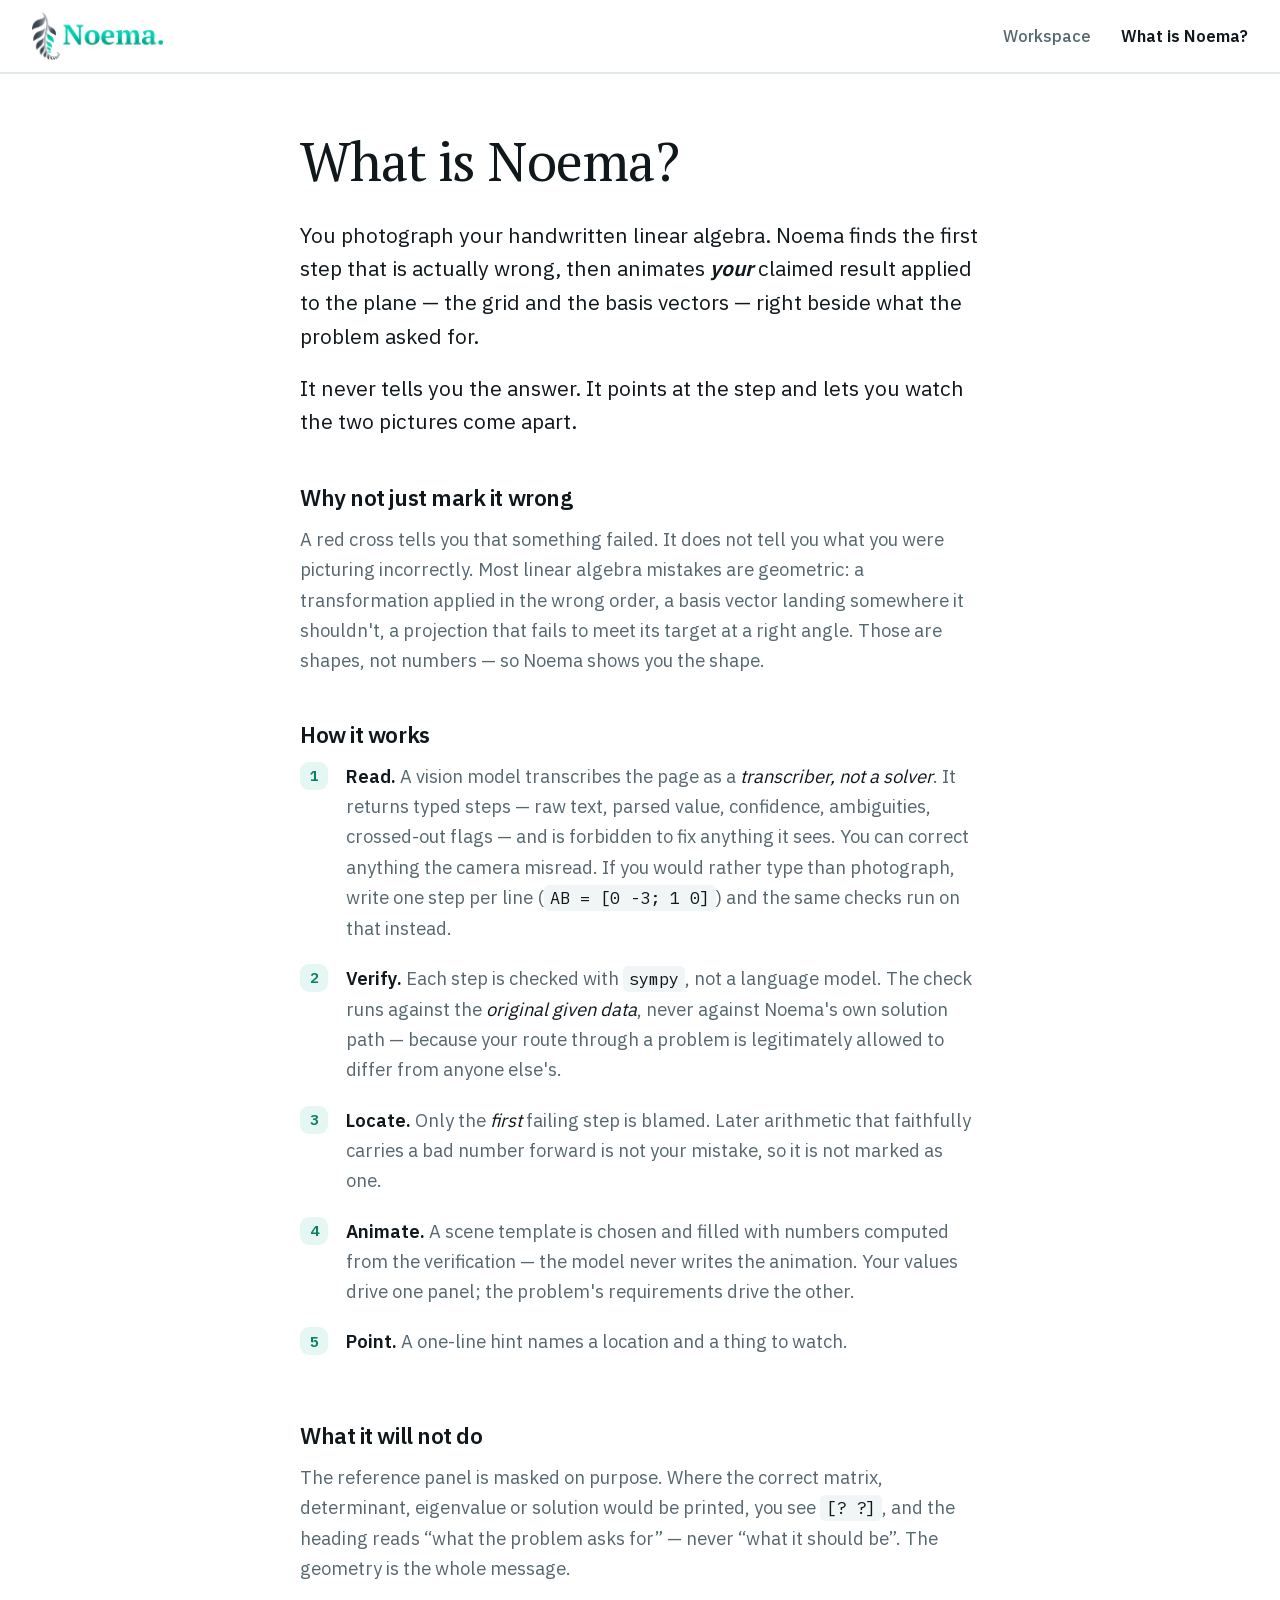
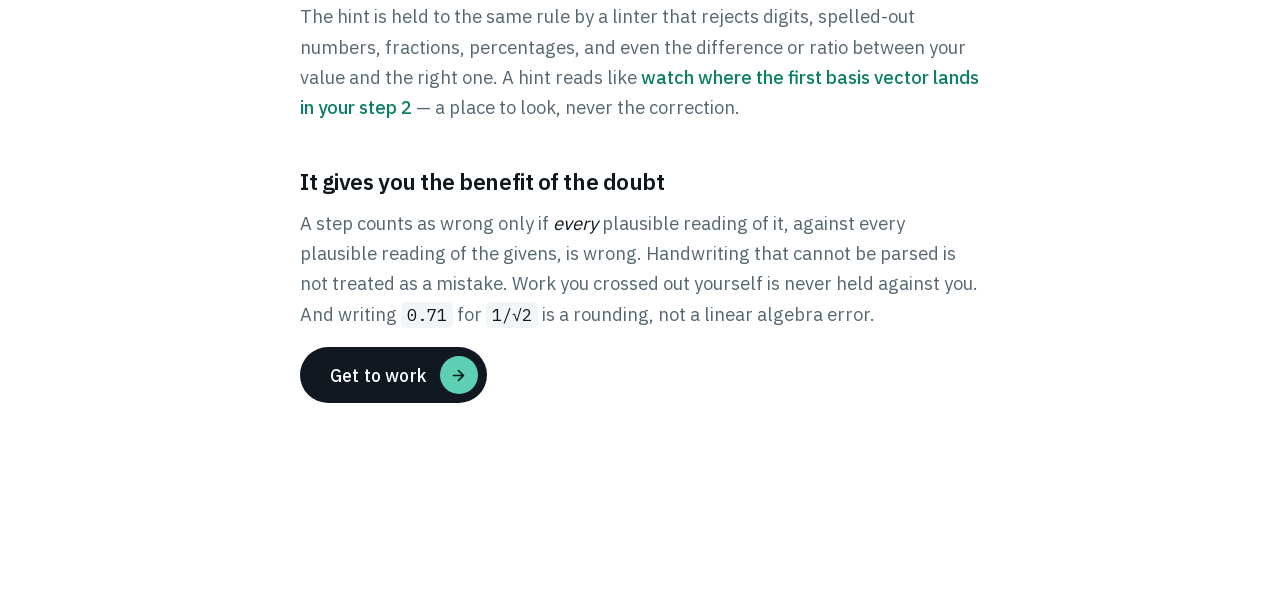
==== commit 802913c8: "Two chat boxes; drop screenshots straight in The headings, the separate dropzone and the mode tabs a" ====
--- a/frontend/about.html
+++ b/frontend/about.html
@@ -16,7 +16,6 @@
   </div>
   <div class="topbar-right">
     <nav class="navbar" aria-label="Main">
-      <a href="index.html">Home</a>
       <a href="workspace.html">Workspace</a>
       <a href="about.html" class="is-here" aria-current="page">What is Noema?</a>
     </nav>
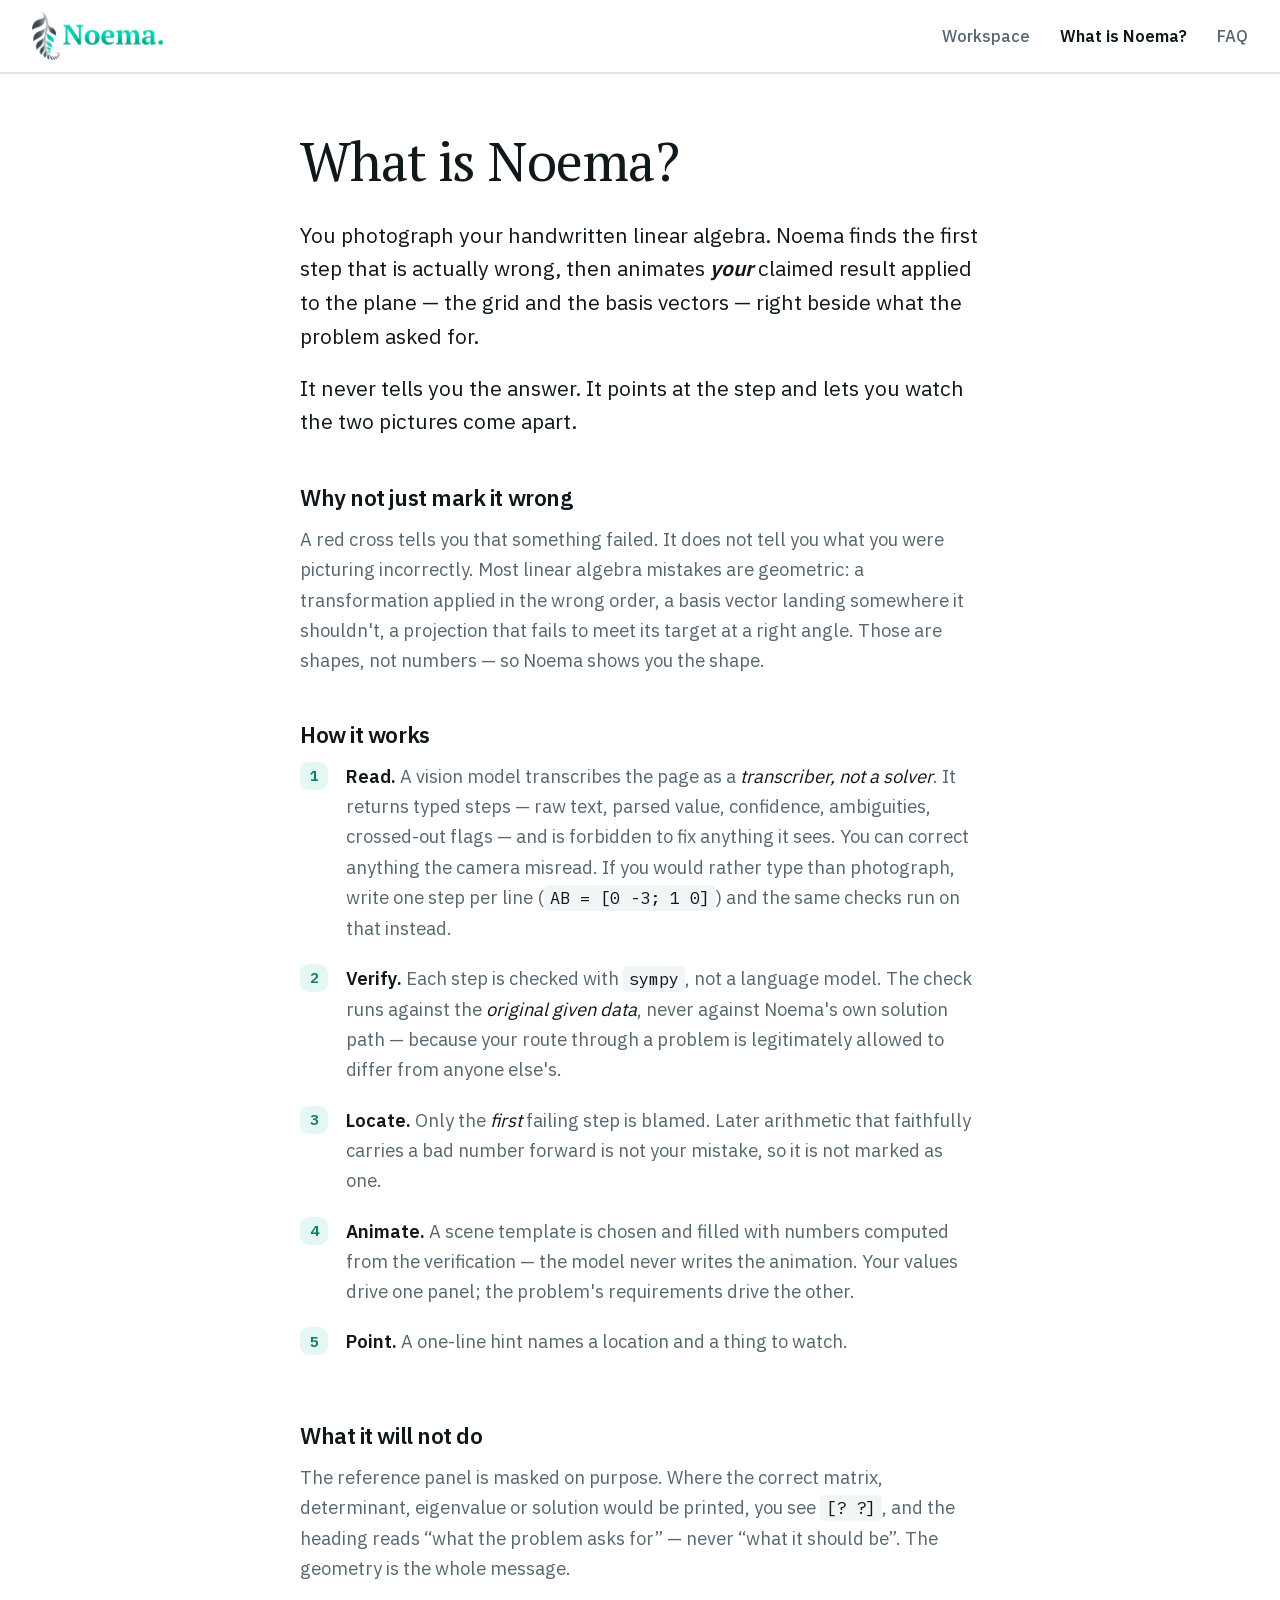
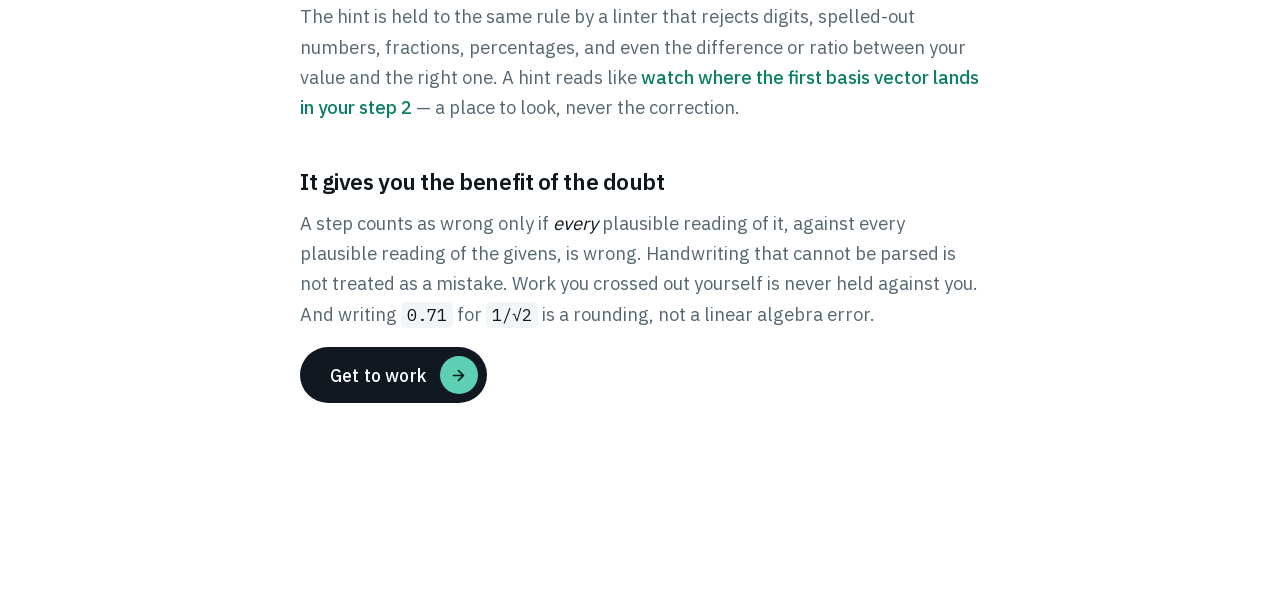
==== commit b25296b1: "Bigger boxes and video, labelled; Run analysis back under them; FAQ page Each box carries its instru" ====
--- a/frontend/about.html
+++ b/frontend/about.html
@@ -18,6 +18,7 @@
     <nav class="navbar" aria-label="Main">
       <a href="workspace.html">Workspace</a>
       <a href="about.html" class="is-here" aria-current="page">What is Noema?</a>
+      <a href="faq.html">FAQ</a>
     </nav>
   </div>
 </header>
--- a/frontend/styles.css
+++ b/frontend/styles.css
@@ -526,3 +526,8 @@
 }
 .prose-cta { margin-top: 44px; }
 .prose-cta .cta { margin-top: 0; }
+.faq-pre {
+  font-family: var(--font-mono); font-size: 0.98rem; line-height: 1.6;
+  background: var(--panel-2); border: 1px solid var(--line); border-radius: 11px;
+  padding: 14px 16px; margin: 0 0 18px; overflow-x: auto; color: var(--text);
+}
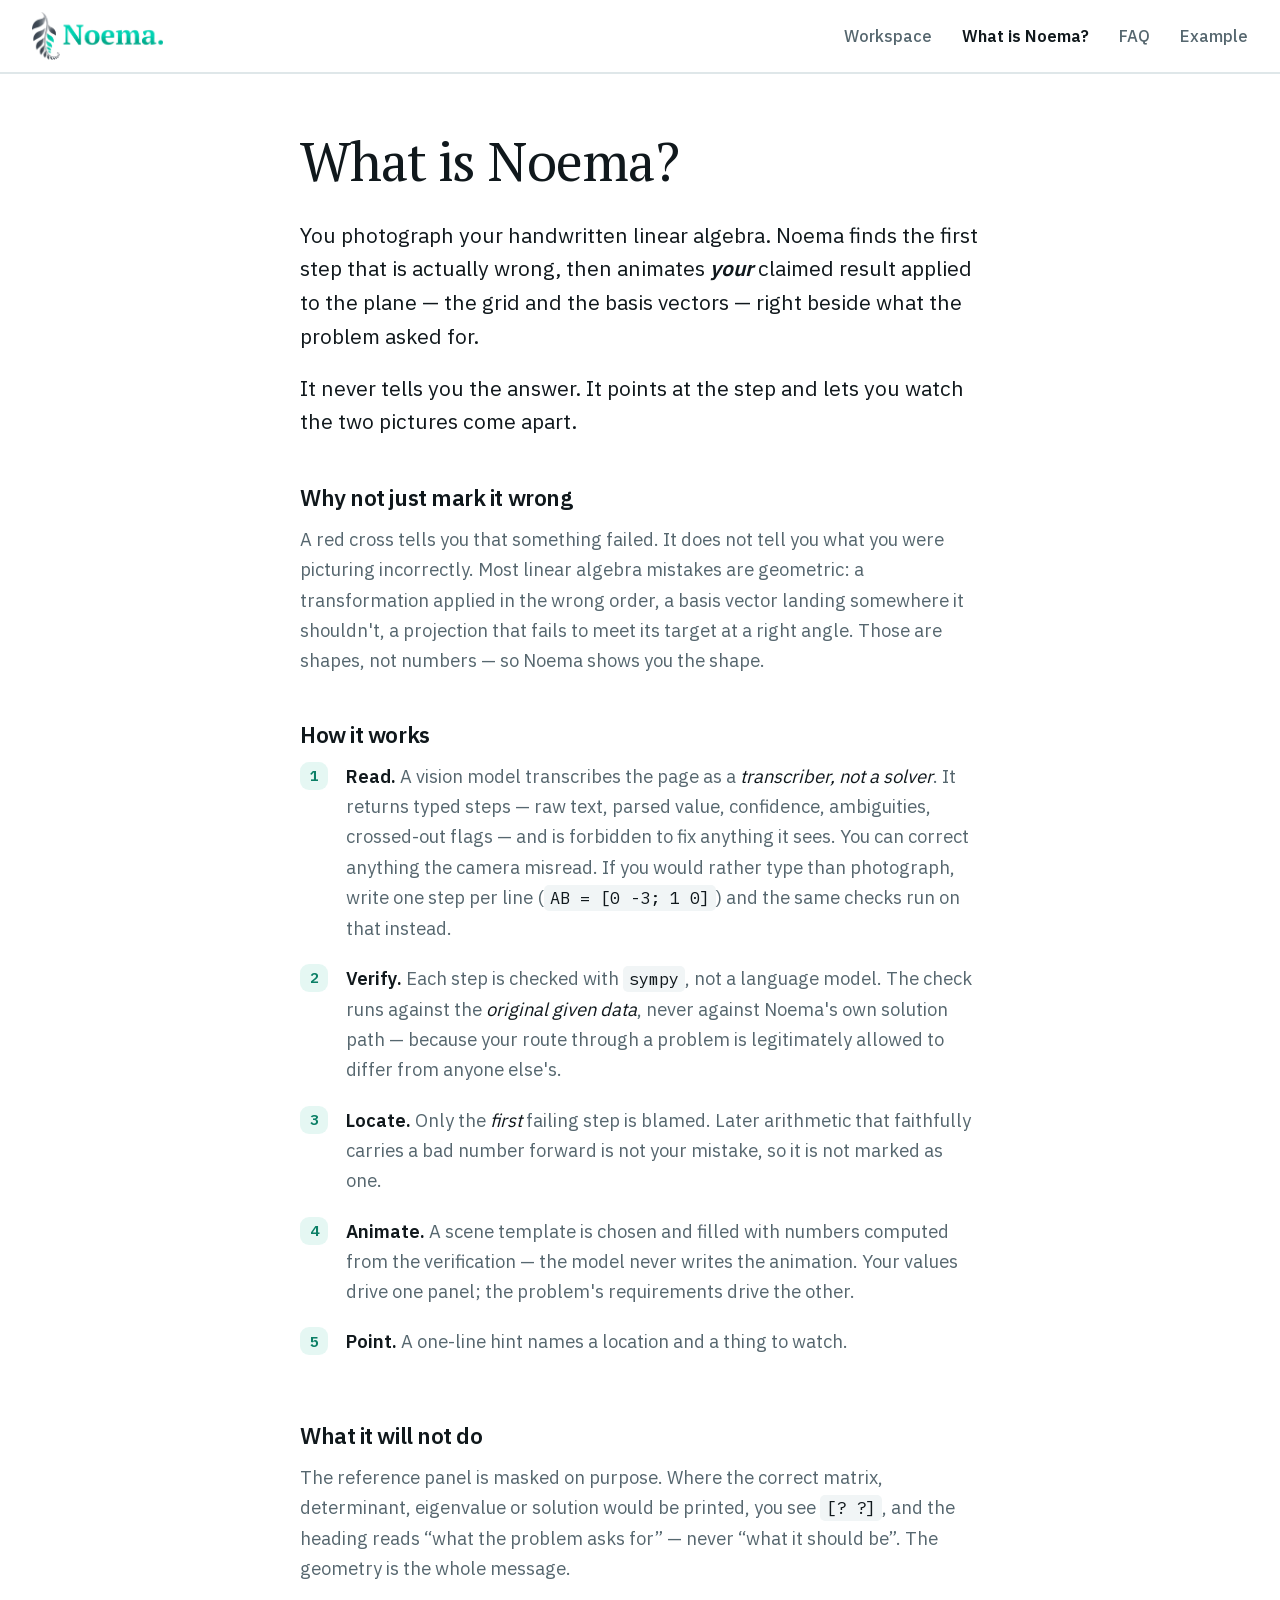
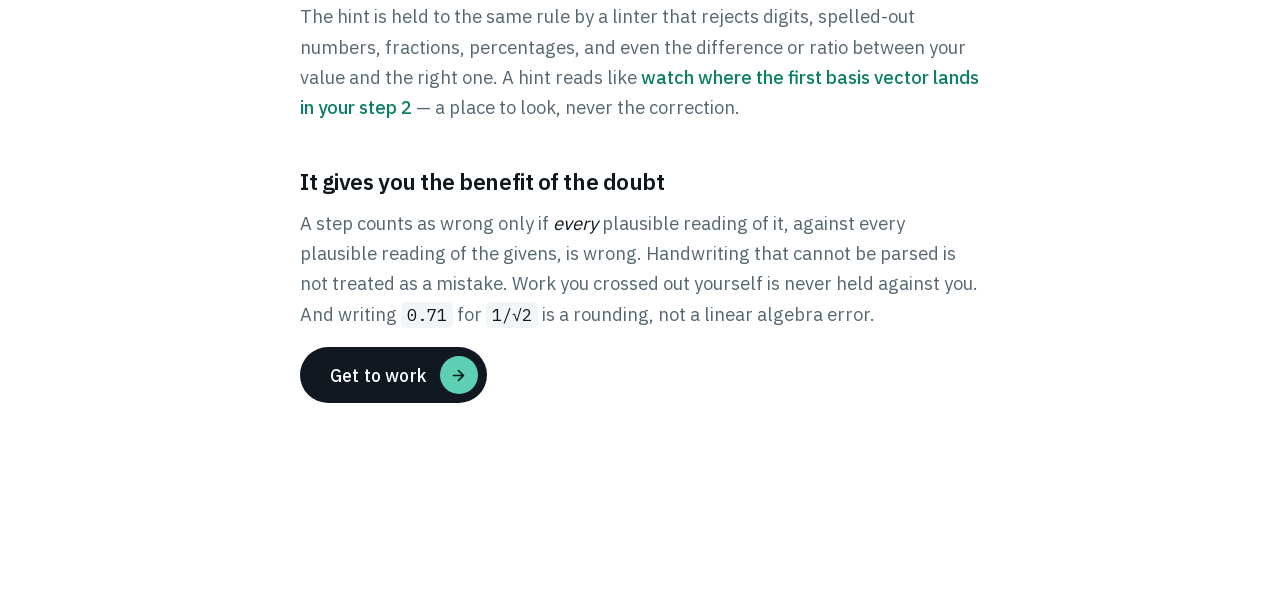
==== commit 2639afad: "Fix the box that had no box, and the sample nobody could reach A parallel audit of the demo path tur" ====
--- a/frontend/about.html
+++ b/frontend/about.html
@@ -19,6 +19,7 @@
       <a href="workspace.html">Workspace</a>
       <a href="about.html" class="is-here" aria-current="page">What is Noema?</a>
       <a href="faq.html">FAQ</a>
+      <a href="solve.html#sample">Example</a>
     </nav>
   </div>
 </header>
--- a/frontend/styles.css
+++ b/frontend/styles.css
@@ -176,6 +176,19 @@
 .cta:hover { background: #000; transform: translateY(-1px); box-shadow: 0 10px 26px rgba(16, 24, 28, 0.18); }
 .cta:focus-visible { outline: 3px solid var(--teal); outline-offset: 3px; }
 .cta-dot { width: 38px; height: 38px; border-radius: 50%; background: var(--teal); display: grid; place-items: center; flex: none; }
+
+/* The no-paper path. A judge who walks up empty-handed should not have to
+   invent a problem before the product will show them anything. Quiet enough
+   not to compete with Get to work, legible enough to read from the back of a
+   room (--teal-ink is the text-safe teal; --teal is a fill at 1.88:1). */
+.hero-alt {
+  display: inline-block; margin-top: 18px;
+  text-decoration: none; color: var(--teal-ink);
+  font-size: 1rem; font-weight: 500;
+  border-bottom: 1px solid var(--teal-line); padding-bottom: 2px;
+}
+.hero-alt:hover { color: var(--ink); border-bottom-color: var(--ink); }
+.hero-alt:focus-visible { outline: 3px solid var(--teal); outline-offset: 3px; }
 .cta-dot svg { width: 17px; height: 17px; fill: none; stroke: #0A1A16; stroke-width: 2.4; stroke-linecap: round; stroke-linejoin: round; }
 
 /* The landing page is only the hero now -- the upload lives on workspace.html
@@ -531,3 +544,22 @@
   background: var(--panel-2); border: 1px solid var(--line); border-radius: 11px;
   padding: 14px 16px; margin: 0 0 18px; overflow-x: auto; color: var(--text);
 }
+
+/* ── the composer on the animation slide ──────────────────────────────
+   Narrower and quieter than the work box: this one is for a sentence, not
+   for a page of working. */
+.ask-chat { margin-top: 22px; }
+.ask-chat .ws-log { margin: 0 0 10px; max-height: 190px; overflow-y: auto; }
+.ask-chat .ws-log:empty { display: none; }
+.ask-chat .chat-pill { display: flex; align-items: flex-end; gap: 10px; }
+.ask-chat .chat-text { flex: 1 1 auto; }
+.chat-send {
+  flex: 0 0 auto;
+  width: 38px; height: 38px;
+  border: 0; border-radius: 999px;
+  background: var(--teal-ink); color: #fff;
+  cursor: pointer;
+  display: grid; place-items: center;
+}
+.chat-send svg { width: 19px; height: 19px; fill: none; stroke: currentColor; stroke-width: 2.1; }
+.chat-send:disabled { background: var(--panel-2); color: var(--dim); cursor: default; }
